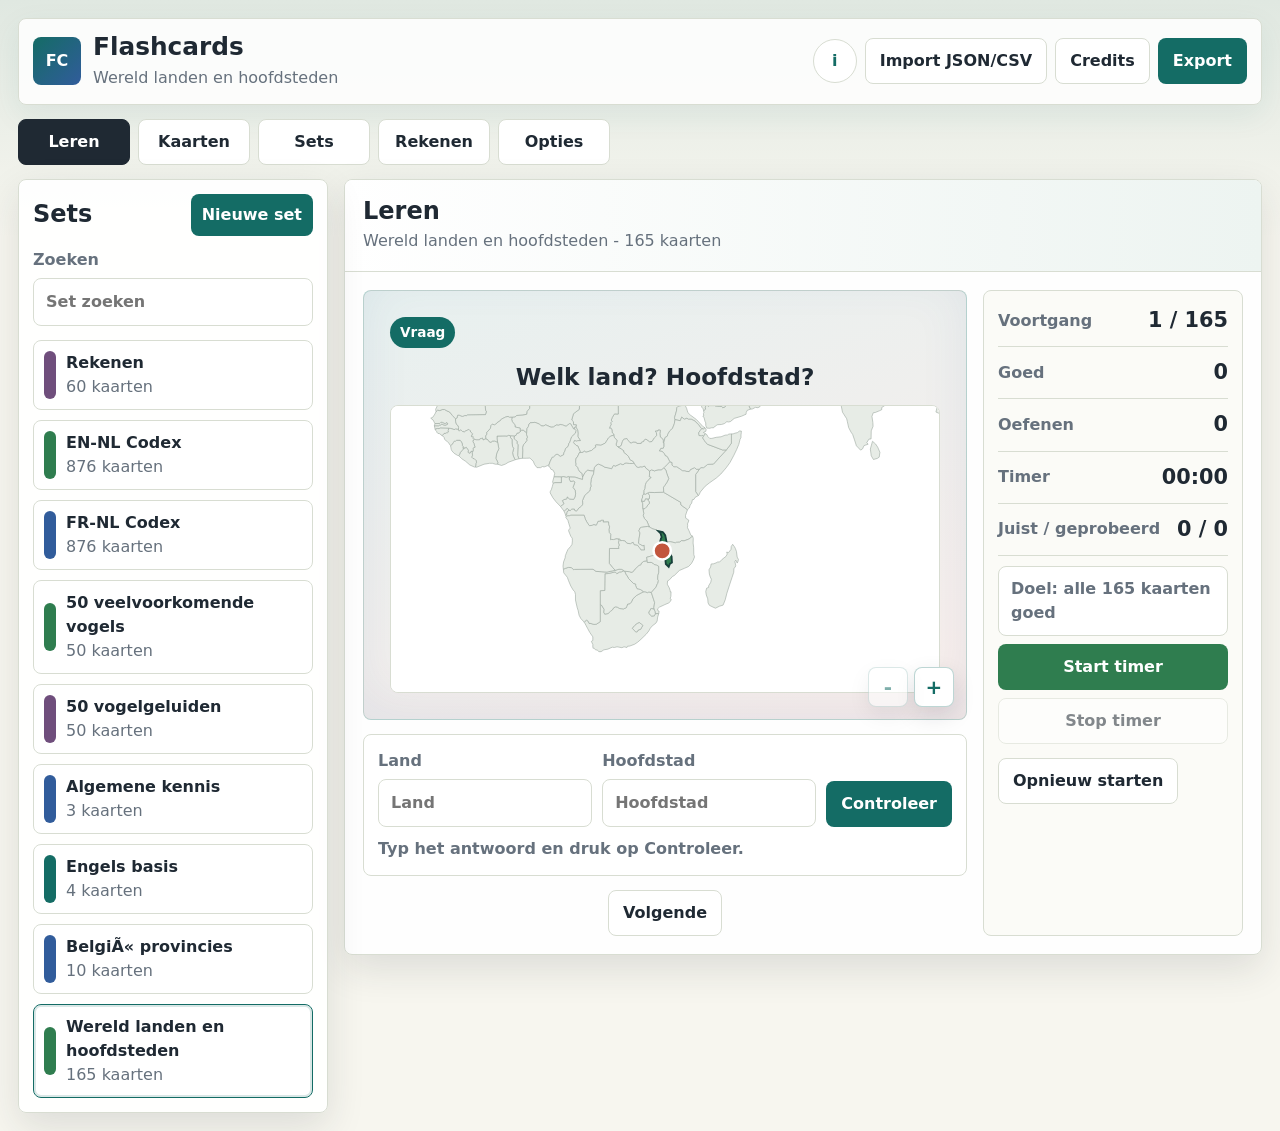
==== index.html @ 11a98d04 "Prepare Milskie flashcards for GitHub Pages" ====
<!doctype html>
<html lang="nl">
  <head>
    <meta charset="utf-8">
    <meta name="viewport" content="width=device-width, initial-scale=1">
    <meta name="theme-color" content="#146c65">
    <title>Flashcards</title>
    <link rel="manifest" href="./manifest.webmanifest">
    <link rel="icon" href="./icons/icon.svg" type="image/svg+xml">
    <link rel="stylesheet" href="./styles.css">
  </head>
  <body>
    <div class="app">
      <header class="topbar">
        <div class="brand">
          <div class="brand-mark" aria-hidden="true">FC</div>
          <div>
            <h1>Flashcards</h1>
            <p id="activeSetLabel">Laden...</p>
          </div>
        </div>
        <div class="header-actions">
          <a class="info-link" href="./info.html" target="_blank" rel="noopener" aria-label="Info over de app">i</a>
          <button class="button secondary" id="installButton" type="button" hidden>Installeren</button>
          <button class="button secondary" id="importButton" type="button">Import JSON/CSV</button>
          <a class="button secondary" href="./credits.html" target="_blank" rel="noopener">Credits</a>
          <button class="button" id="exportButton" type="button">Export</button>
          <input id="importFile" type="file" accept="application/json,text/csv,.json,.csv" hidden>
        </div>
      </header>

      <nav class="tabs" aria-label="Hoofdscherm">
        <button class="tab active" type="button" data-view="study">Leren</button>
        <button class="tab" type="button" data-view="cards">Kaarten</button>
        <button class="tab" type="button" data-view="sets">Sets</button>
        <button class="tab" type="button" data-view="math">Rekenen</button>
        <button class="tab" type="button" data-view="options">Opties</button>
      </nav>

      <main class="layout">
        <aside class="sidebar" aria-label="Flashcardsets">
          <div class="section-heading">
            <h2>Sets</h2>
            <button class="button compact" id="newDeckButton" type="button">Nieuwe set</button>
          </div>
          <label class="field">
            <span>Zoeken</span>
            <input id="deckSearch" type="search" autocomplete="off" placeholder="Set zoeken">
          </label>
          <div class="deck-list" id="deckList"></div>
        </aside>

        <section class="workspace">
          <div class="view-heading">
            <div>
              <h2 id="viewTitle">Leren</h2>
              <p id="viewMeta"></p>
            </div>
            <div class="view-actions" id="viewActions"></div>
          </div>

          <section class="view active" id="studyView" data-view-panel="study">
            <div class="study-grid">
              <div class="study-main">
                <div class="flashcard" id="studyCard" role="button" tabindex="0">
                  <span class="card-side" id="studySide">Vraag</span>
                  <span class="card-text" id="studyText"></span>
                  <img class="card-image" id="studyImage" alt="" hidden>
                  <audio class="card-audio" id="studyAudio" controls hidden></audio>
                  <button class="peek-question-button" id="peekQuestionButton" type="button" hidden aria-label="Vraag opnieuw bekijken">↙↗</button>
                  <div class="zoom-buttons" aria-label="Kaartzoom">
                    <button class="zoom-button" id="zoomOutButton" type="button" hidden aria-label="Zoom uit">-</button>
                    <button class="zoom-button" id="zoomInButton" type="button" hidden aria-label="Zoom in">+</button>
                  </div>
                </div>
                <form class="answer-panel" id="typedAnswerForm" hidden>
                  <label class="field" id="typedAnswerSingleField">
                    <span>Jouw antwoord</span>
                    <input id="typedAnswerInput" type="text" autocomplete="off" placeholder="Typ je antwoord">
                  </label>
                  <div class="typed-answer-fields" id="typedAnswerFields" hidden></div>
                  <button class="button" id="checkAnswerButton" type="submit">Controleer</button>
                  <div class="answer-feedback" id="typedAnswerFeedback"></div>
                </form>
                <div class="study-controls">
                  <button class="button secondary" id="flipButton" type="button">Omdraaien</button>
                  <button class="button good" id="knownButton" type="button">Ik wist het</button>
                  <button class="button warn" id="againButton" type="button">Nog oefenen</button>
                  <button class="button secondary" id="nextButton" type="button">Volgende</button>
                </div>
              </div>
              <aside class="stats-panel">
                <div class="metric">
                  <span>Voortgang</span>
                  <strong id="progressMetric">0 / 0</strong>
                </div>
                <div class="metric">
                  <span>Goed</span>
                  <strong id="knownMetric">0</strong>
                </div>
                <div class="metric">
                  <span>Oefenen</span>
                  <strong id="againMetric">0</strong>
                </div>
                <div class="metric" id="timerMetricRow">
                  <span>Timer</span>
                  <strong id="timerMetric">00:00</strong>
                </div>
                <div class="metric" id="timerScoreRow">
                  <span>Juist / geprobeerd</span>
                  <strong id="timerCountMetric">0 / 0</strong>
                </div>
                <div class="timer-tools" id="timerTools">
                  <div class="timer-goal" id="timerGoalText">Doel: alle kaarten goed</div>
                  <button class="button good" id="startTimerButton" type="button">Start timer</button>
                  <button class="button secondary" id="stopTimerButton" type="button">Stop timer</button>
                </div>
                <div class="stat-actions">
                  <button class="button secondary" id="resetRoundButton" type="button">Opnieuw starten</button>
                </div>
              </aside>
            </div>
          </section>

          <section class="view" id="cardsView" data-view-panel="cards" hidden>
            <form class="editor-form" id="cardForm">
              <input type="hidden" id="editingCardId">
              <label class="field">
                <span>Vraag</span>
                <textarea id="frontInput" rows="4" placeholder="Voorkant van de kaart"></textarea>
              </label>
              <div class="image-field">
                <label class="field">
                  <span>Afbeelding bij vraag</span>
                  <input id="frontImageInput" type="file" accept="image/*">
                </label>
                <div class="image-preview" id="frontImagePreview"></div>
                <button class="button secondary compact" id="removeFrontImageButton" type="button" hidden>Afbeelding verwijderen</button>
              </div>
              <label class="field">
                <span>Antwoord</span>
                <textarea id="backInput" rows="4" placeholder="Achterkant van de kaart"></textarea>
              </label>
              <div class="image-field">
                <label class="field">
                  <span>Afbeelding bij antwoord</span>
                  <input id="backImageInput" type="file" accept="image/*">
                </label>
                <div class="image-preview" id="backImagePreview"></div>
                <button class="button secondary compact" id="removeBackImageButton" type="button" hidden>Afbeelding verwijderen</button>
              </div>
              <label class="field">
                <span>Labels</span>
                <input id="tagsInput" type="text" autocomplete="off" placeholder="bijvoorbeeld hoofdstuk 1, moeilijk">
              </label>
              <div class="form-actions">
                <button class="button" id="saveCardButton" type="submit">Kaart toevoegen</button>
                <button class="button secondary" id="cancelEditButton" type="button" hidden>Annuleren</button>
              </div>
            </form>

            <div class="list-toolbar">
              <label class="field inline">
                <span>Zoeken</span>
                <input id="cardSearch" type="search" autocomplete="off" placeholder="Kaart zoeken">
              </label>
            </div>
            <div class="card-list" id="cardList"></div>
          </section>

          <section class="view" id="setsView" data-view-panel="sets" hidden>
            <form class="editor-form" id="deckForm">
              <label class="field">
                <span>Naam</span>
                <input id="deckTitleInput" type="text" required autocomplete="off">
              </label>
              <label class="field">
                <span>Notitie</span>
                <textarea id="deckDescriptionInput" rows="3"></textarea>
              </label>
              <div class="field">
                <span>Kleur</span>
                <div class="swatches" id="colorSwatches"></div>
              </div>
              <div class="form-actions">
                <button class="button" type="submit">Set bewaren</button>
                <button class="button secondary" id="duplicateDeckButton" type="button">Kopie maken</button>
                <button class="button danger" id="deleteDeckButton" type="button">Verwijderen</button>
              </div>
            </form>
          </section>

          <section class="view" id="mathView" data-view-panel="math" hidden>
            <form class="editor-form" id="mathForm">
              <label class="field">
                <span>Naam van de set</span>
                <input id="mathDeckTitleInput" type="text" value="Rekenen" autocomplete="off">
              </label>
              <div class="field">
                <span>Bewerking</span>
                <div class="segmented" role="radiogroup" aria-label="Bewerking">
                  <label><input type="radio" name="mathOperation" value="add" checked><span>+</span></label>
                  <label><input type="radio" name="mathOperation" value="subtract"><span>-</span></label>
                  <label><input type="radio" name="mathOperation" value="multiply"><span>x</span></label>
                  <label><input type="radio" name="mathOperation" value="divide"><span>/</span></label>
                </div>
              </div>
              <div class="math-options" id="mathRangeOptions">
                <label class="field">
                  <span>Tot en met</span>
                  <input id="mathMaxInput" type="number" min="2" max="100" step="1" value="20">
                </label>
              </div>
              <div class="math-options" id="mathTableOptions" hidden>
                <label class="field">
                  <span>Tafels</span>
                  <input id="mathTablesInput" type="text" value="1,2,3,4,5,6,7,8,9,10" autocomplete="off">
                </label>
                <label class="field">
                  <span>Van 1 tot en met</span>
                  <input id="mathTableLimitInput" type="number" min="1" max="50" step="1" value="10">
                </label>
              </div>
              <div class="form-actions">
                <button class="button" type="submit">Rekenset maken</button>
              </div>
              <div class="empty-state" id="mathPreview"></div>
            </form>
          </section>

          <section class="view" id="optionsView" data-view-panel="options" hidden>
            <form class="editor-form" id="settingsForm">
              <div class="field">
                <span>Manier van leren</span>
                <div class="segmented wide" role="radiogroup" aria-label="Manier van leren">
                  <label><input type="radio" name="studyMode" value="flip"><span>Omdraaien</span></label>
                  <label><input type="radio" name="studyMode" value="type"><span>Antwoord typen</span></label>
                </div>
              </div>
              <div class="field">
                <span>Timer</span>
                <div class="segmented wide" role="radiogroup" aria-label="Timer">
                  <label><input type="radio" name="timerMode" value="on"><span>Met timer</span></label>
                  <label><input type="radio" name="timerMode" value="off"><span>Zonder timer</span></label>
                </div>
              </div>
              <div class="field">
                <span>Taalrichting</span>
                <div class="segmented wide" role="radiogroup" aria-label="Taalrichting">
                  <label><input type="radio" name="languageDirection" value="nlToTarget"><span>NL -> taal</span></label>
                  <label><input type="radio" name="languageDirection" value="targetToNl"><span>Taal -> NL</span></label>
                </div>
              </div>
              <div class="filter-grid">
                <label class="field">
                  <span>Taal Codex soort</span>
                  <select id="frCategorySelect">
                    <option value="all">Woorden en werkwoorden</option>
                    <option value="words">Alleen woorden</option>
                    <option value="verbs">Alleen werkwoorden</option>
                  </select>
                </label>
                <label class="field">
                  <span>Taal Codex leerjaar</span>
                  <select id="frLevelSelect">
                    <option value="all">Alle leerjaren</option>
                    <option value="1e Leerjaar">1e Leerjaar</option>
                    <option value="2e Leerjaar">2e Leerjaar</option>
                    <option value="3e Leerjaar">3e Leerjaar</option>
                    <option value="4e Leerjaar">4e Leerjaar</option>
                    <option value="5e Leerjaar">5e Leerjaar</option>
                    <option value="6e Leerjaar">6e Leerjaar</option>
                    <option value="1e ASO">1e ASO</option>
                    <option value="2e ASO">2e ASO</option>
                    <option value="3e ASO">3e ASO</option>
                    <option value="4e ASO">4e ASO</option>
                    <option value="5e ASO">5e ASO</option>
                    <option value="6e ASO">6e ASO</option>
                  </select>
                </label>
              </div>
            </form>
          </section>
        </section>
      </main>
    </div>

    <div class="toast" id="toast" role="status" aria-live="polite"></div>
    <script src="./app.js"></script>
  </body>
</html>
---- styles.css ----
:root {
  color-scheme: light;
  --bg: #f7f6ef;
  --surface: #ffffff;
  --surface-2: #edf4f1;
  --ink: #1f2933;
  --muted: #66717d;
  --line: #d8ddd2;
  --teal: #146c65;
  --teal-dark: #0f4f4a;
  --blue: #315c9b;
  --coral: #c2563d;
  --gold: #b7791f;
  --green: #2f7d4f;
  --purple: #6f4e7c;
  --danger: #a13b3b;
  --radius: 8px;
  --shadow: 0 14px 38px rgba(31, 41, 51, 0.12);
}

* {
  box-sizing: border-box;
}

html {
  min-height: 100%;
}

body {
  min-height: 100%;
  margin: 0;
  font-family: Inter, ui-sans-serif, system-ui, -apple-system, BlinkMacSystemFont, "Segoe UI", sans-serif;
  font-size: 16px;
  line-height: 1.5;
  color: var(--ink);
  background:
    linear-gradient(180deg, rgba(20, 108, 101, 0.10), rgba(247, 246, 239, 0) 240px),
    var(--bg);
}

button,
input,
textarea {
  font: inherit;
}

button {
  cursor: pointer;
}

button:disabled {
  cursor: not-allowed;
  opacity: 0.55;
}

.app {
  width: min(1280px, 100%);
  margin: 0 auto;
  padding: 18px;
}

.topbar {
  display: flex;
  align-items: center;
  justify-content: space-between;
  gap: 16px;
  padding: 14px;
  background: rgba(255, 255, 255, 0.86);
  border: 1px solid var(--line);
  border-radius: var(--radius);
  box-shadow: 0 10px 30px rgba(20, 108, 101, 0.08);
}

.brand {
  min-width: 0;
  display: flex;
  align-items: center;
  gap: 12px;
}

.brand-mark {
  flex: 0 0 auto;
  display: grid;
  place-items: center;
  width: 48px;
  height: 48px;
  border-radius: var(--radius);
  color: #ffffff;
  background: linear-gradient(135deg, var(--teal), var(--blue));
  font-weight: 800;
}

.brand h1,
.section-heading h2,
.view-heading h2 {
  margin: 0;
  line-height: 1.15;
}

.brand h1 {
  font-size: 1.55rem;
}

.brand p,
.view-heading p {
  margin: 4px 0 0;
  color: var(--muted);
}

.header-actions,
.view-actions,
.form-actions,
.study-controls,
.stat-actions,
.tabs {
  display: flex;
  align-items: center;
  gap: 8px;
  flex-wrap: wrap;
}

.info-link {
  width: 44px;
  height: 44px;
  display: grid;
  place-items: center;
  border: 1px solid var(--line);
  border-radius: 999px;
  color: var(--teal);
  background: #ffffff;
  font-weight: 900;
  text-decoration: none;
}

.info-link:hover {
  border-color: var(--teal);
  background: rgba(20, 108, 101, 0.08);
}

.button,
.tab {
  min-height: 44px;
  border: 1px solid transparent;
  border-radius: var(--radius);
  padding: 10px 14px;
  color: #ffffff;
  background: var(--teal);
  font-weight: 700;
  text-align: center;
  text-decoration: none;
  transition: background-color 160ms ease, border-color 160ms ease, transform 160ms ease;
}

.button:hover,
.tab:hover {
  transform: translateY(-1px);
}

.button:focus-visible,
.tab:focus-visible,
input:focus-visible,
textarea:focus-visible,
select:focus-visible,
.info-link:focus-visible,
.flashcard:focus-visible,
.peek-question-button:focus-visible,
.zoom-button:focus-visible,
.deck-item:focus-visible,
.swatch:focus-visible,
.note-action:focus-visible {
  outline: 3px solid rgba(49, 92, 155, 0.35);
  outline-offset: 2px;
}

.button.secondary,
.tab {
  color: var(--ink);
  background: #ffffff;
  border-color: var(--line);
}

.button.good {
  background: var(--green);
}

.button.warn {
  background: var(--gold);
  color: #1f2933;
}

.button.danger {
  background: var(--danger);
}

.button.compact {
  min-height: 38px;
  padding: 8px 10px;
}

.tabs {
  margin: 14px 0;
}

.tab {
  min-width: 112px;
}

.tab.active {
  color: #ffffff;
  background: var(--ink);
  border-color: var(--ink);
}

.layout {
  display: grid;
  grid-template-columns: minmax(260px, 310px) minmax(0, 1fr);
  gap: 16px;
  align-items: start;
}

.sidebar,
.workspace {
  background: rgba(255, 255, 255, 0.92);
  border: 1px solid var(--line);
  border-radius: var(--radius);
  box-shadow: var(--shadow);
}

.sidebar {
  position: sticky;
  top: 18px;
  padding: 14px;
}

.workspace {
  min-width: 0;
  overflow: hidden;
}

.section-heading,
.view-heading {
  display: flex;
  align-items: center;
  justify-content: space-between;
  gap: 12px;
}

.section-heading {
  margin-bottom: 12px;
}

.view-heading {
  padding: 18px;
  border-bottom: 1px solid var(--line);
  background: linear-gradient(90deg, #ffffff, var(--surface-2));
}

.view {
  padding: 18px;
}

.field {
  display: grid;
  gap: 6px;
  color: var(--muted);
  font-weight: 700;
}

.field.inline {
  grid-template-columns: auto minmax(180px, 1fr);
  align-items: center;
  width: min(520px, 100%);
}

input,
textarea {
  width: 100%;
  border: 1px solid var(--line);
  border-radius: var(--radius);
  padding: 11px 12px;
  color: var(--ink);
  background: #ffffff;
  resize: vertical;
}

textarea {
  min-height: 112px;
}

.deck-list,
.card-list {
  display: grid;
  gap: 10px;
  margin-top: 14px;
}

.deck-item {
  width: 100%;
  display: grid;
  grid-template-columns: 12px minmax(0, 1fr);
  gap: 10px;
  align-items: center;
  border: 1px solid var(--line);
  border-radius: var(--radius);
  padding: 10px;
  color: var(--ink);
  background: #ffffff;
  text-align: left;
}

.deck-item.active {
  border-color: var(--teal);
  box-shadow: inset 0 0 0 2px rgba(20, 108, 101, 0.16);
}

.deck-item[draggable="true"] {
  cursor: grab;
}

.deck-item.dragging {
  opacity: 0.55;
}

.deck-item.drop-target {
  border-color: var(--gold);
  box-shadow: inset 0 0 0 2px rgba(183, 121, 31, 0.22);
}

.deck-color {
  width: 12px;
  height: 48px;
  border-radius: 999px;
}

.deck-title,
.note-title {
  display: block;
  font-weight: 800;
  overflow-wrap: anywhere;
}

.deck-meta,
.note-meta,
.empty-state {
  color: var(--muted);
}

.study-grid {
  display: grid;
  grid-template-columns: minmax(0, 1fr) minmax(210px, 260px);
  gap: 16px;
  align-items: stretch;
}

.study-main {
  min-width: 0;
  display: grid;
  gap: 14px;
}

.flashcard {
  position: relative;
  width: 100%;
  min-height: 320px;
  display: grid;
  grid-template-rows: auto auto minmax(0, 1fr);
  gap: 14px;
  align-items: center;
  justify-items: center;
  border: 1px solid rgba(20, 108, 101, 0.24);
  border-radius: var(--radius);
  padding: 26px;
  color: var(--ink);
  background:
    linear-gradient(160deg, rgba(20, 108, 101, 0.10), rgba(194, 86, 61, 0.10)),
    #ffffff;
  box-shadow: inset 0 -16px 50px rgba(49, 92, 155, 0.08);
  cursor: pointer;
}

.peek-question-button {
  position: absolute;
  left: 12px;
  bottom: 12px;
  width: 44px;
  height: 40px;
  display: grid;
  place-items: center;
  border: 1px solid rgba(20, 108, 101, 0.28);
  border-radius: var(--radius) var(--radius) 0 var(--radius);
  color: var(--teal);
  background: #ffffff;
  box-shadow: 0 8px 22px rgba(17, 24, 39, 0.12);
  font-size: 1.15rem;
  font-weight: 900;
}

.peek-question-button:hover {
  border-color: var(--teal);
  background: rgba(20, 108, 101, 0.08);
}

.zoom-buttons {
  position: absolute;
  right: 12px;
  bottom: 12px;
  display: flex;
  gap: 6px;
}

.zoom-button {
  width: 40px;
  height: 40px;
  display: grid;
  place-items: center;
  border: 1px solid rgba(20, 108, 101, 0.28);
  border-radius: var(--radius);
  color: var(--teal);
  background: #ffffff;
  box-shadow: 0 8px 22px rgba(17, 24, 39, 0.12);
  font-size: 1.25rem;
  font-weight: 900;
}

.zoom-button:hover {
  border-color: var(--teal);
  background: rgba(20, 108, 101, 0.08);
}

.flashcard.typed-result-card {
  min-height: 280px;
  grid-template-rows: auto minmax(0, 1fr);
  align-items: stretch;
}

.flashcard.typed-result-card .card-side {
  align-self: start;
}

.card-side {
  justify-self: start;
  padding: 5px 10px;
  border-radius: 999px;
  color: #ffffff;
  background: var(--teal);
  font-size: 0.85rem;
  font-weight: 800;
}

.card-text {
  max-width: 900px;
  display: block;
  font-size: 2rem;
  line-height: 1.25;
  font-weight: 800;
  text-align: center;
  white-space: pre-wrap;
  overflow-wrap: anywhere;
}

.flashcard.has-card-image .card-text {
  font-size: 1.45rem;
}

.card-text.answer-card-text {
  width: min(100%, 780px);
  font-size: 1rem;
  font-weight: 700;
  line-height: 1.35;
  text-align: left;
  white-space: normal;
}

.card-text:empty {
  display: none;
}

.card-image {
  width: min(100%, 820px);
  max-height: 430px;
  object-fit: contain;
  border: 1px solid var(--line);
  border-radius: var(--radius);
  background: #ffffff;
}

.card-audio {
  width: min(100%, 680px);
}

.study-controls {
  justify-content: center;
}

.answer-panel {
  display: grid;
  grid-template-columns: minmax(180px, 1fr) auto;
  gap: 10px;
  align-items: end;
  border: 1px solid var(--line);
  border-radius: var(--radius);
  padding: 14px;
  background: #ffffff;
}

.answer-panel.multi-answer-panel {
  grid-template-columns: minmax(0, 1fr) auto;
}

.typed-answer-fields {
  display: grid;
  grid-template-columns: repeat(2, minmax(160px, 1fr));
  gap: 10px;
}

.answer-feedback {
  grid-column: 1 / -1;
  min-height: 24px;
  color: var(--muted);
  font-weight: 700;
}

.answer-result {
  display: grid;
  gap: 8px;
}

.answer-card-summary {
  width: 100%;
  display: grid;
  gap: 10px;
  align-content: center;
}

.answer-line {
  display: grid;
  gap: 4px;
}

.answer-line > span {
  color: var(--muted);
  font-size: 0.92rem;
}

.answer-value {
  border-radius: var(--radius);
  border: 2px solid transparent;
  padding: 9px 10px;
  background: #f7f6ef;
  overflow-wrap: anywhere;
}

.answer-card-summary .answer-value {
  padding: 10px 12px;
  font-size: 1.2rem;
  font-weight: 900;
}

.answer-value.neutral {
  color: var(--ink);
  border-color: rgba(20, 108, 101, 0.24);
  background: #ffffff;
}

.answer-value.correct {
  color: #ffffff;
  background: var(--green);
}

.answer-value.wrong {
  color: #ffffff;
  border-color: #7f1d1d;
  background: var(--danger);
}

.answer-diff {
  display: inline;
  border: 2px solid #111827;
  border-radius: 5px;
  padding: 0 4px;
  color: #111827;
  background: #ffe45c;
  box-shadow: 0 0 0 2px rgba(255, 228, 92, 0.35);
}

.stats-panel {
  display: grid;
  gap: 10px;
  align-content: start;
  border: 1px solid var(--line);
  border-radius: var(--radius);
  padding: 14px;
  background: #fbfbf7;
}

.metric {
  display: flex;
  align-items: center;
  justify-content: space-between;
  gap: 12px;
  border-bottom: 1px solid var(--line);
  padding-bottom: 10px;
}

.metric span {
  color: var(--muted);
  font-weight: 700;
}

.metric strong {
  font-size: 1.3rem;
}

.stat-actions {
  margin-top: 4px;
}

.timer-tools {
  display: grid;
  gap: 8px;
}

.timer-goal {
  border: 1px solid var(--line);
  border-radius: var(--radius);
  padding: 10px 12px;
  color: var(--muted);
  background: #ffffff;
  font-weight: 700;
}

.editor-form {
  display: grid;
  gap: 14px;
  max-width: 760px;
}

.segmented {
  display: flex;
  gap: 8px;
  flex-wrap: wrap;
}

.segmented label {
  display: inline-flex;
}

.segmented input {
  position: absolute;
  opacity: 0;
  pointer-events: none;
}

.segmented span {
  min-width: 56px;
  min-height: 44px;
  display: grid;
  place-items: center;
  border: 1px solid var(--line);
  border-radius: var(--radius);
  padding: 9px 14px;
  color: var(--ink);
  background: #ffffff;
  font-weight: 800;
}

.segmented.wide span {
  min-width: 160px;
}

.segmented input:checked + span {
  color: #ffffff;
  border-color: var(--ink);
  background: var(--ink);
}

.segmented input:focus-visible + span {
  outline: 3px solid rgba(49, 92, 155, 0.35);
  outline-offset: 2px;
}

.math-options {
  display: grid;
  gap: 12px;
  grid-template-columns: repeat(2, minmax(180px, 1fr));
}

.filter-grid {
  display: grid;
  gap: 12px;
  grid-template-columns: repeat(2, minmax(180px, 1fr));
}

select {
  width: 100%;
  min-height: 44px;
  border: 1px solid var(--line);
  border-radius: var(--radius);
  padding: 10px 12px;
  color: var(--ink);
  background: #ffffff;
  font: inherit;
  font-weight: 700;
}

.image-field {
  display: grid;
  gap: 10px;
}

.image-preview {
  min-height: 72px;
  display: grid;
  place-items: center;
  border: 1px dashed var(--line);
  border-radius: var(--radius);
  padding: 10px;
  color: var(--muted);
  background: #ffffff;
}

.image-preview img {
  max-width: 100%;
  max-height: 220px;
  object-fit: contain;
  border-radius: calc(var(--radius) - 2px);
}

.list-toolbar {
  display: flex;
  justify-content: flex-end;
  margin: 20px 0 12px;
}

.note-card {
  display: grid;
  grid-template-columns: minmax(0, 1fr) auto;
  gap: 14px;
  border: 1px solid var(--line);
  border-radius: var(--radius);
  padding: 14px;
  background: #ffffff;
}

.note-body {
  min-width: 0;
  display: grid;
  gap: 8px;
}

.note-answer {
  color: var(--muted);
  white-space: pre-wrap;
  overflow-wrap: anywhere;
}

.note-images {
  display: flex;
  gap: 8px;
  flex-wrap: wrap;
}

.note-media {
  display: grid;
  gap: 8px;
}

.note-audio {
  width: min(100%, 360px);
}

.note-image {
  width: 128px;
  height: 88px;
  object-fit: cover;
  border: 1px solid var(--line);
  border-radius: var(--radius);
  background: #ffffff;
}

.note-actions {
  display: flex;
  gap: 8px;
  align-items: start;
  flex-wrap: wrap;
}

.note-action {
  min-height: 38px;
  border: 1px solid var(--line);
  border-radius: var(--radius);
  padding: 7px 10px;
  color: var(--ink);
  background: #ffffff;
  font-weight: 700;
}

.note-action.danger {
  color: #ffffff;
  border-color: var(--danger);
  background: var(--danger);
}

.swatches {
  display: flex;
  gap: 10px;
  flex-wrap: wrap;
}

.swatch {
  width: 42px;
  height: 42px;
  border: 3px solid #ffffff;
  border-radius: 999px;
  box-shadow: 0 0 0 1px var(--line);
}

.swatch.active {
  box-shadow: 0 0 0 3px var(--ink);
}

.empty-state {
  border: 1px dashed var(--line);
  border-radius: var(--radius);
  padding: 18px;
  background: #ffffff;
}

.toast {
  position: fixed;
  left: 50%;
  bottom: 18px;
  z-index: 10;
  max-width: min(520px, calc(100% - 36px));
  transform: translate(-50%, 16px);
  border-radius: var(--radius);
  padding: 12px 14px;
  color: #ffffff;
  background: var(--ink);
  opacity: 0;
  pointer-events: none;
  transition: opacity 180ms ease, transform 180ms ease;
}

.toast.visible {
  opacity: 1;
  transform: translate(-50%, 0);
}

[hidden] {
  display: none !important;
}

@media (max-width: 920px) {
  .layout {
    display: flex;
    flex-direction: column;
  }

  .workspace {
    order: 1;
    width: 100%;
  }

  .sidebar {
    position: static;
    order: 2;
    width: 100%;
  }

  .study-grid {
    grid-template-columns: 1fr;
  }

  .stats-panel {
    grid-template-columns: repeat(3, minmax(0, 1fr));
  }

  .timer-tools,
  .stat-actions {
    grid-column: 1 / -1;
  }
}

@media (max-width: 640px) {
  .app {
    padding: 10px;
  }

  .topbar,
  .view-heading,
  .note-card {
    align-items: stretch;
    flex-direction: column;
  }

  .header-actions,
  .form-actions,
  .study-controls,
  .answer-panel,
  .tabs {
    width: 100%;
  }

  .button,
  .tab {
    flex: 1 1 130px;
  }

  .view,
  .view-heading {
    padding: 14px;
  }

  .flashcard {
    min-height: 260px;
    padding: 18px;
  }

  .card-text {
    font-size: 1.45rem;
  }

  .card-image {
    max-height: 300px;
  }

  .stats-panel {
    grid-template-columns: 1fr;
  }

  .answer-panel,
  .typed-answer-fields,
  .math-options,
  .filter-grid {
    grid-template-columns: 1fr;
  }

  .field.inline {
    grid-template-columns: 1fr;
  }

  .note-card {
    display: grid;
    grid-template-columns: 1fr;
  }
}
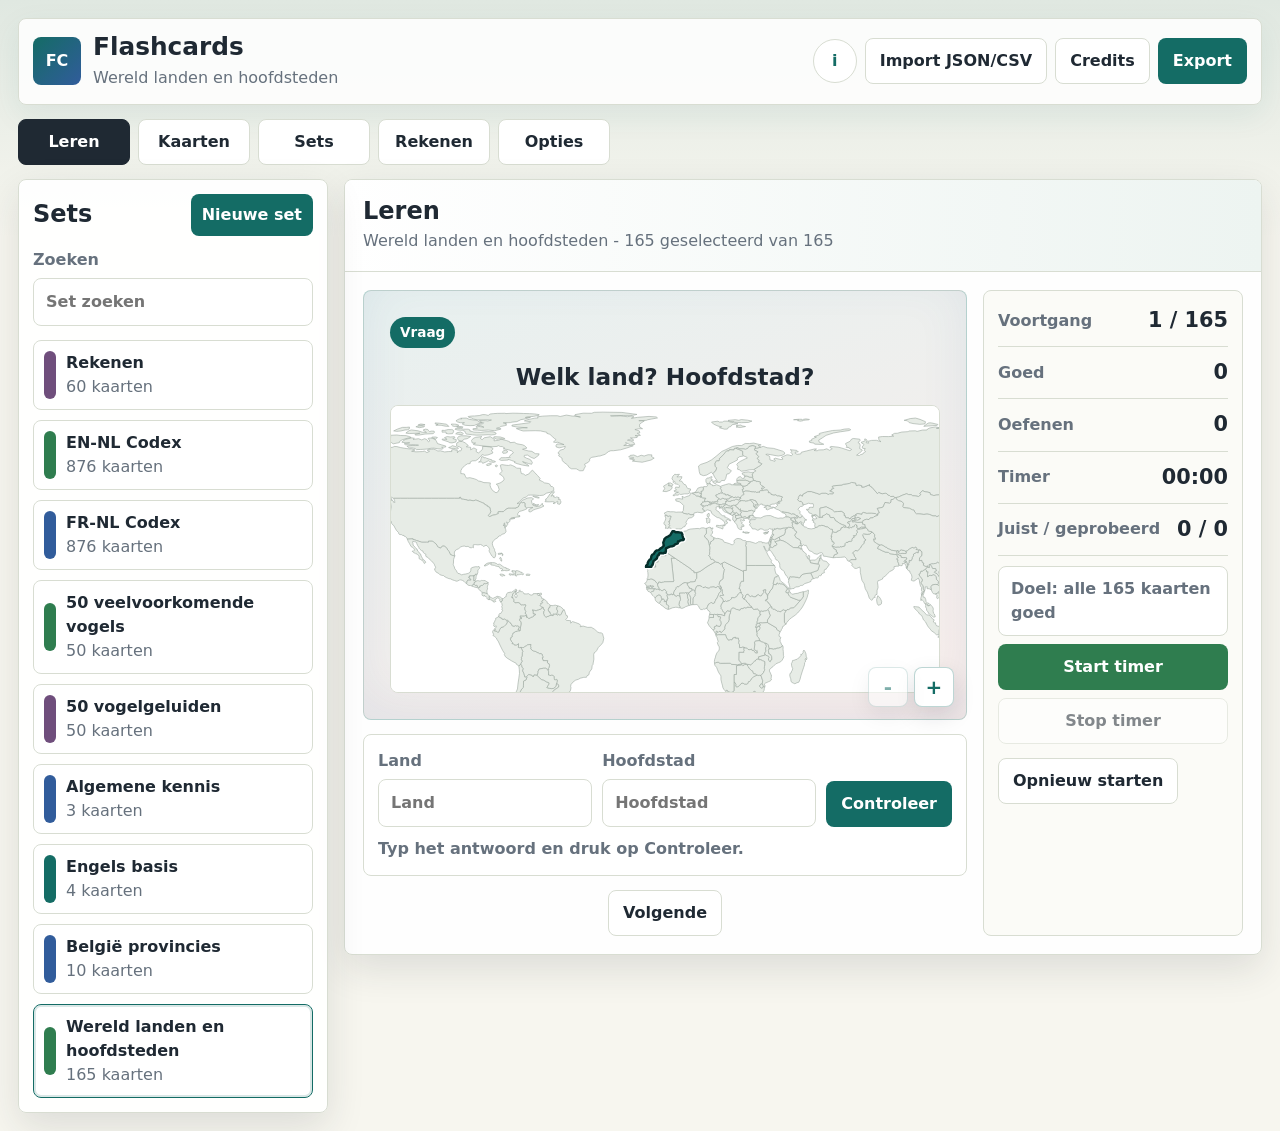
==== commit 477a5b2c: "Add world continent filters" ====
--- a/index.html
+++ b/index.html
@@ -279,6 +279,17 @@
                   </select>
                 </label>
               </div>
+              <div class="field">
+                <span>Wereld landen</span>
+                <div class="checkbox-grid" aria-label="Werelddelen">
+                  <label><input type="checkbox" name="worldContinent" value="Europe"><span>Europa</span></label>
+                  <label><input type="checkbox" name="worldContinent" value="Africa"><span>Afrika</span></label>
+                  <label><input type="checkbox" name="worldContinent" value="Asia"><span>Azië</span></label>
+                  <label><input type="checkbox" name="worldContinent" value="North America"><span>Noord-Amerika</span></label>
+                  <label><input type="checkbox" name="worldContinent" value="South America"><span>Zuid-Amerika</span></label>
+                  <label><input type="checkbox" name="worldContinent" value="Oceania"><span>Oceanië</span></label>
+                </div>
+              </div>
             </form>
           </section>
         </section>
--- a/styles.css
+++ b/styles.css
@@ -691,6 +691,30 @@
   grid-template-columns: repeat(2, minmax(180px, 1fr));
 }
 
+.checkbox-grid {
+  display: grid;
+  gap: 8px;
+  grid-template-columns: repeat(3, minmax(150px, 1fr));
+}
+
+.checkbox-grid label {
+  display: flex;
+  align-items: center;
+  gap: 9px;
+  min-height: 44px;
+  border: 1px solid var(--line);
+  border-radius: var(--radius);
+  padding: 9px 12px;
+  background: #ffffff;
+  font-weight: 800;
+}
+
+.checkbox-grid input {
+  width: 18px;
+  height: 18px;
+  accent-color: var(--green);
+}
+
 select {
   width: 100%;
   min-height: 44px;
@@ -932,7 +956,8 @@
   .answer-panel,
   .typed-answer-fields,
   .math-options,
-  .filter-grid {
+  .filter-grid,
+  .checkbox-grid {
     grid-template-columns: 1fr;
   }
 
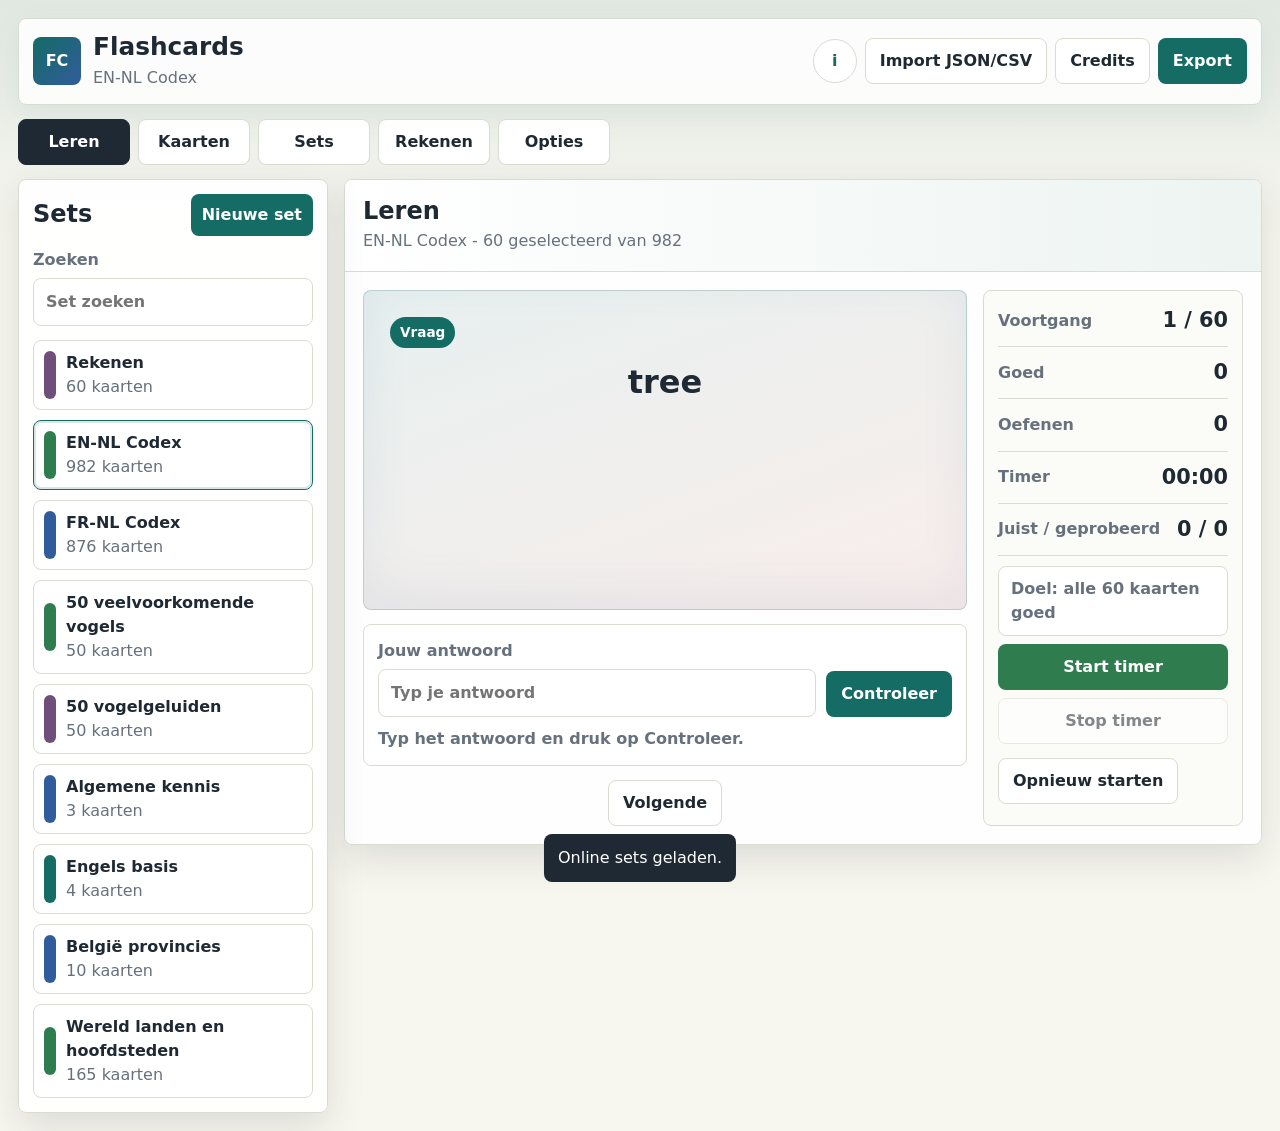
==== commit 87306b1c: "Add 1e ASO Rob English vocabulary" ====
--- a/index.html
+++ b/index.html
@@ -271,6 +271,13 @@
                     <option value="5e Leerjaar">5e Leerjaar</option>
                     <option value="6e Leerjaar">6e Leerjaar</option>
                     <option value="1e ASO">1e ASO</option>
+                    <option value="1e ASO Rob alle">1e ASO Rob alle</option>
+                    <option value="1e ASO Rob Chores">1e ASO Rob Chores</option>
+                    <option value="1e ASO Rob Rooms in the house">1e ASO Rob Rooms in the house</option>
+                    <option value="1e ASO Rob Cleaning supplies">1e ASO Rob Cleaning supplies</option>
+                    <option value="1e ASO Rob Talents">1e ASO Rob Talents</option>
+                    <option value="1e ASO Rob Skills">1e ASO Rob Skills</option>
+                    <option value="1e ASO Rob Jobs">1e ASO Rob Jobs</option>
                     <option value="2e ASO">2e ASO</option>
                     <option value="3e ASO">3e ASO</option>
                     <option value="4e ASO">4e ASO</option>
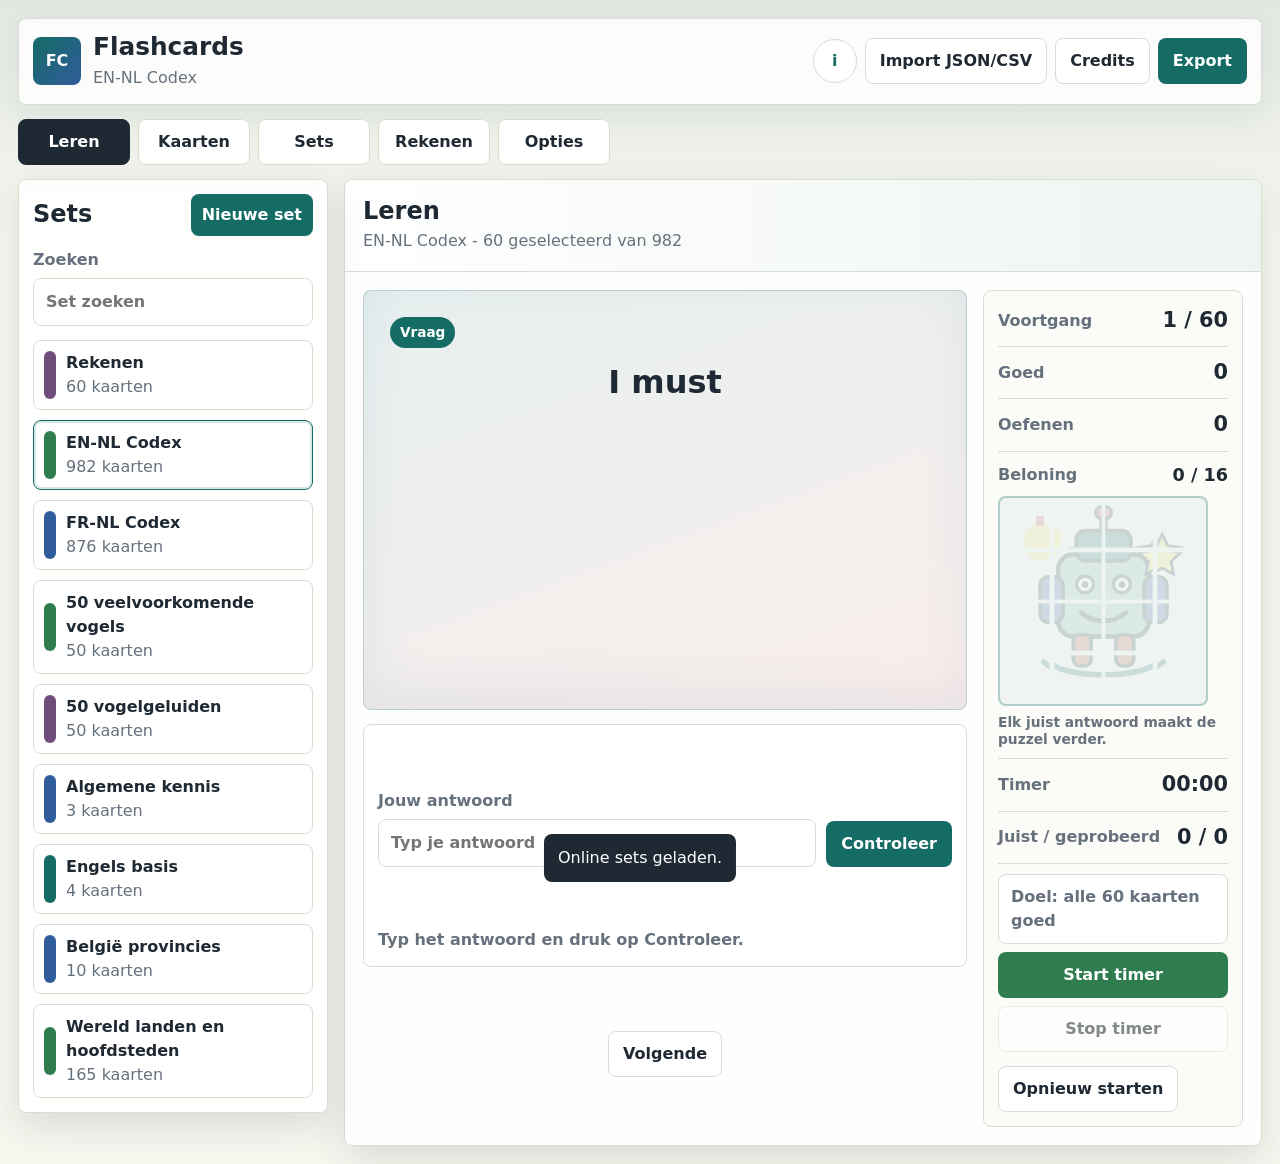
==== commit 2ec3cf32: "Add reward puzzle and robust Rob filters" ====
--- a/index.html
+++ b/index.html
@@ -102,6 +102,14 @@
                   <span>Oefenen</span>
                   <strong id="againMetric">0</strong>
                 </div>
+                <div class="reward-card" id="rewardCard">
+                  <div class="reward-heading">
+                    <span>Beloning</span>
+                    <strong id="rewardMetric">0 / 0</strong>
+                  </div>
+                  <div class="reward-puzzle" id="rewardPuzzle" aria-label="Beloningspuzzel"></div>
+                  <div class="reward-caption" id="rewardCaption">Elk juist antwoord maakt de puzzel verder.</div>
+                </div>
                 <div class="metric" id="timerMetricRow">
                   <span>Timer</span>
                   <strong id="timerMetric">00:00</strong>
--- a/styles.css
+++ b/styles.css
@@ -611,6 +611,66 @@
   font-size: 1.3rem;
 }
 
+.reward-card {
+  display: grid;
+  gap: 8px;
+  border-bottom: 1px solid var(--line);
+  padding-bottom: 10px;
+}
+
+.reward-heading {
+  display: flex;
+  align-items: center;
+  justify-content: space-between;
+  gap: 12px;
+}
+
+.reward-heading span,
+.reward-caption {
+  color: var(--muted);
+  font-weight: 700;
+}
+
+.reward-heading strong {
+  font-size: 1.1rem;
+}
+
+.reward-puzzle {
+  display: grid;
+  grid-template-columns: repeat(4, 1fr);
+  width: 100%;
+  max-width: 210px;
+  aspect-ratio: 1;
+  overflow: hidden;
+  border: 2px solid rgba(20, 108, 101, 0.28);
+  border-radius: var(--radius);
+  background: #eef4f2;
+}
+
+.reward-piece {
+  border: 1px solid rgba(255, 255, 255, 0.72);
+  background-color: #d9e5e1;
+  background-repeat: no-repeat;
+  opacity: 0.16;
+  transform: scale(0.94);
+  transition: opacity 180ms ease, transform 180ms ease;
+}
+
+.reward-piece.revealed {
+  opacity: 1;
+  transform: scale(1);
+}
+
+.reward-piece.placeholder {
+  background-image: none !important;
+  opacity: 0.34;
+}
+
+.reward-caption {
+  font-size: 0.86rem;
+  line-height: 1.25;
+}
+
 .stat-actions {
   margin-top: 4px;
 }
